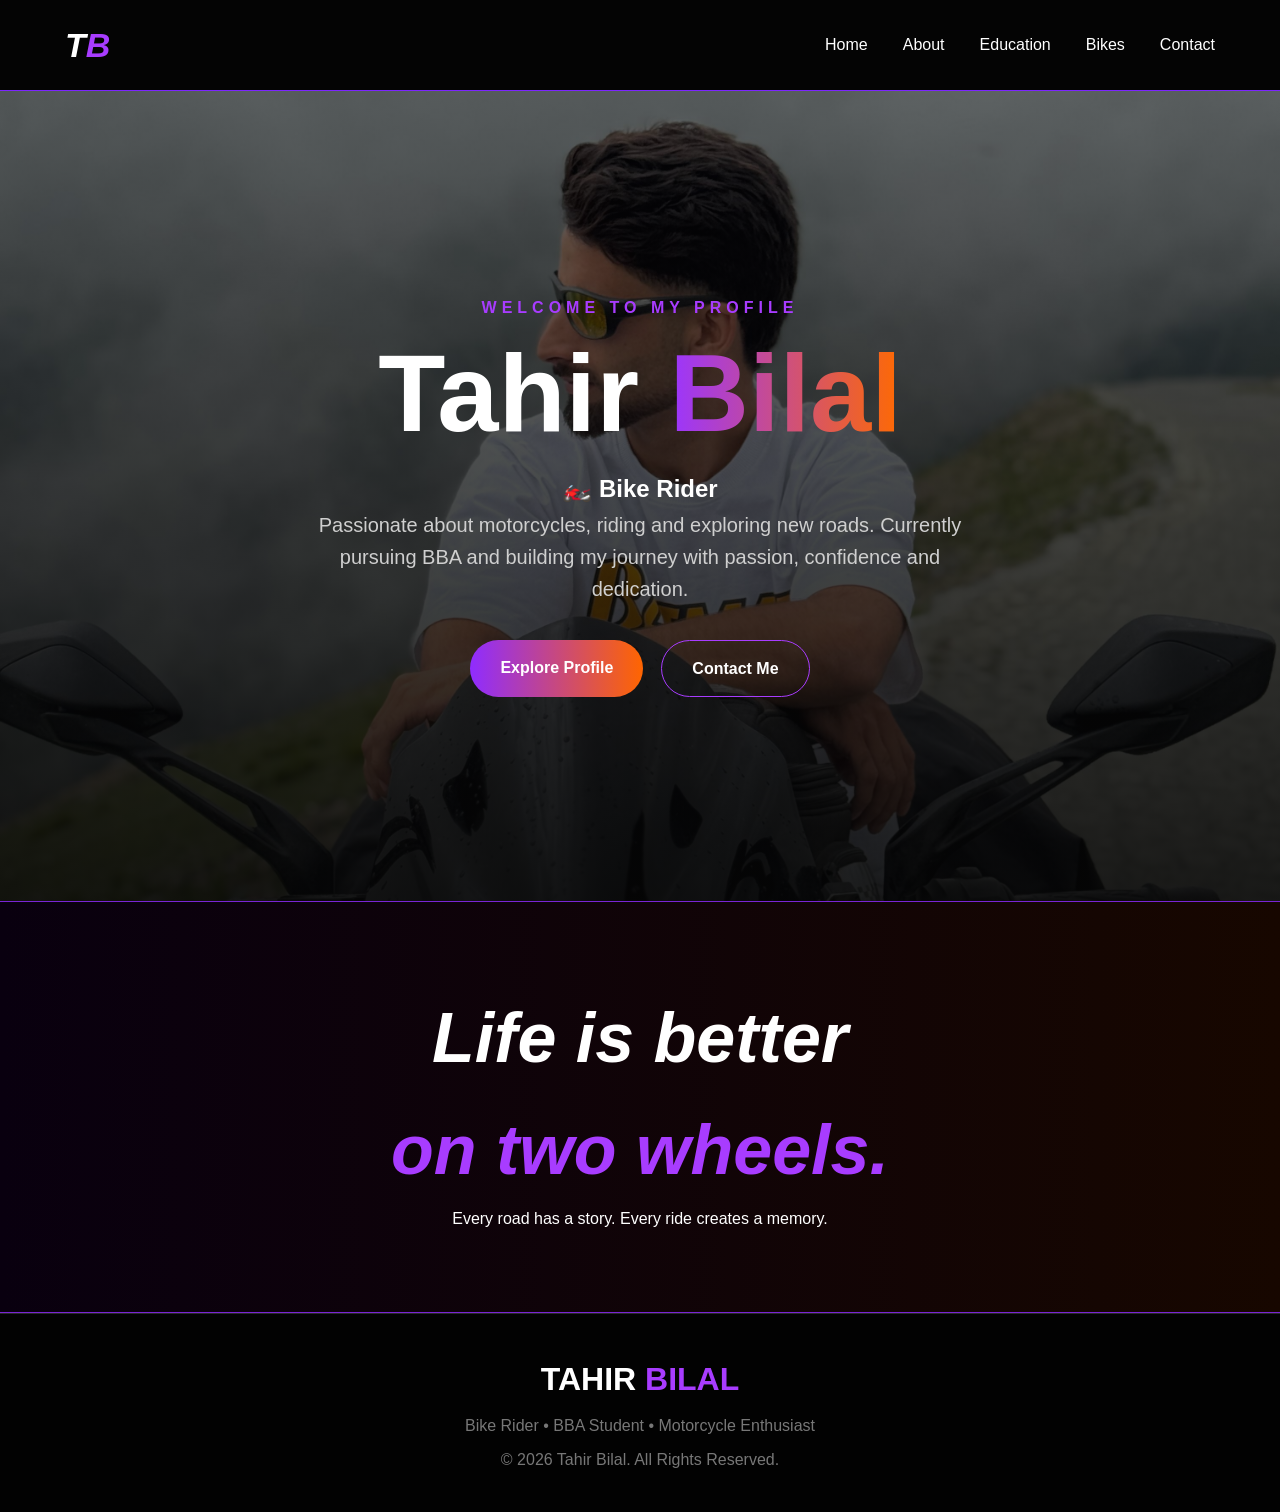
==== index.html @ 21054dc7 "Fix link in index.html for profile exploration" ====
<!DOCTYPE html>
<html lang="en">
<head>
    <meta charset="UTF-8">
    <meta name="viewport" content="width=device-width, initial-scale=1.0">
    <title>Tahir Bilal | Bike Rider</title>
    <link rel="stylesheet" href="style.css">
</head>

<body>

<nav class="navbar">
    <div class="nav-container">
        <a href="index.html" class="logo">T<span>B</span></a>

        <div class="nav-links">
<a href="/TAHIR-BILAL/">Home</a>
<a href="/TAHIR-BILAL/About.html">About</a>
<a href="education.html">Education</a>
<a href="Bikes.html">Bikes</a>
<a href="Contact.Html">Contact</a>
        </div>
    </div>
</nav>

<section class="hero">
    <div class="hero-content">

        <div class="small-title">WELCOME TO MY PROFILE</div>

        <h1>
            Tahir <span class="gradient-text">Bilal</span>
        </h1>

        <h2>🏍️ Bike Rider</h2>

        <p>
            Passionate about motorcycles, riding and exploring new roads.
            Currently pursuing BBA and building my journey with passion,
            confidence and dedication.
        </p>

        <div class="buttons">
            <a href="... " class="btn btn-primary">
                Explore Profile
            </a>

            <a href="contact.html" class="btn btn-outline">
                Contact Me
            </a>
        </div>

    </div>
</section>

<section class="quote">
    <h2>
        Life is better<br>
        <span>on two wheels.</span>
    </h2>

    <p>Every road has a story. Every ride creates a memory.</p>
</section>

<footer>
    <h2>TAHIR <span>BILAL</span></h2>
    <p>Bike Rider • BBA Student • Motorcycle Enthusiast</p>
    <p>© 2026 Tahir Bilal. All Rights Reserved.</p>
</footer>

</body>
</html>
---- style.css ----
* {
    margin: 0;
    padding: 0;
    box-sizing: border-box;
}

html {
    scroll-behavior: smooth;
}

body {
    font-family: Arial, Helvetica, sans-serif;
    background: #050505;
    color: white;
    line-height: 1.6;
}

a {
    color: inherit;
    text-decoration: none;
}

/* NAVBAR */
.navbar {
    position: sticky;
    top: 0;
    z-index: 1000;
    background: rgba(5, 5, 5, 0.94);
    backdrop-filter: blur(12px);
    border-bottom: 1px solid #7d25ff;
}

.nav-container {
    max-width: 1200px;
    margin: auto;
    padding: 18px 25px;
    display: flex;
    justify-content: space-between;
    align-items: center;
}

.logo {
    font-size: 34px;
    font-weight: 900;
    font-style: italic;
    color: white;
}

.logo span {
    color: #a83cff;
}

.nav-links {
    display: flex;
    gap: 35px;
}

.nav-links a {
    font-size: 16px;
    transition: 0.3s;
}

.nav-links a:hover,
.nav-links .active {
    color: #a83cff;
}

/* HERO */
.hero {
    min-height: 90vh;
    display: flex;
    align-items: center;
    justify-content: center;
    text-align: center;
    padding: 80px 20px;
    background:
        linear-gradient(rgba(5,5,5,.55), rgba(5,5,5,.9)),
        url("IMG-20260816-WA0006.jpg") center/cover;
}

.hero-content {
    max-width: 850px;
    animation: fadeUp 1s ease;
}

.small-title {
    color: #a83cff;
    letter-spacing: 5px;
    font-weight: bold;
    margin-bottom: 20px;
}

.hero h1 {
    font-size: clamp(55px, 9vw, 110px);
    line-height: .95;
    margin-bottom: 25px;
}

.gradient-text {
    background: linear-gradient(90deg, #9b35ff, #ff6a00);
    -webkit-background-clip: text;
    color: transparent;
}

.hero p {
    color: #cfcfcf;
    font-size: 20px;
    max-width: 700px;
    margin: auto;
}

.buttons {
    margin-top: 35px;
    display: flex;
    justify-content: center;
    gap: 18px;
    flex-wrap: wrap;
}

.btn {
    padding: 15px 30px;
    border-radius: 30px;
    font-weight: bold;
    display: inline-block;
    transition: .3s;
}

.btn-primary {
    background: linear-gradient(90deg, #8f2cff, #ff6500);
}

.btn-outline {
    border: 1px solid #a83cff;
}

.btn:hover {
    transform: translateY(-5px);
    box-shadow: 0 10px 30px rgba(168,60,255,.35);
}

/* GENERAL */
.container {
    max-width: 1100px;
    margin: auto;
    padding: 80px 25px;
}

.page-title {
    text-align: center;
    margin-bottom: 50px;
}

.page-title span {
    color: #a83cff;
}

.page-title h1 {
    font-size: clamp(45px, 7vw, 75px);
    margin-bottom: 15px;
}

.page-title p {
    color: #aaa;
}

/* CARDS */
.card {
    background: linear-gradient(145deg, #111, #080808);
    border: 1px solid #6720a8;
    border-radius: 22px;
    padding: 35px;
    margin-bottom: 30px;
    transition: .4s;
}

.card:hover {
    transform: translateY(-8px);
    border-color: #ff6500;
    box-shadow: 0 15px 45px rgba(128, 35, 255, .2);
}

.card h2 {
    color: #a83cff;
    margin-bottom: 15px;
}

.card p {
    color: #bbb;
}

/* BIKE */
.bike-card {
    min-height: 450px;
    border-radius: 25px;
    overflow: hidden;
    margin-bottom: 35px;
    position: relative;
    background-size: cover;
    background-position: center;
    display: flex;
    align-items: flex-end;
}

.bike-one {
    background-image:
        linear-gradient(90deg, rgba(0,0,0,.95), rgba(0,0,0,.2)),
        url("IMG-20260816-WA0006.jpg");
}

.bike-content {
    padding: 45px;
    max-width: 600px;
}

.number {
    display: inline-block;
    padding: 8px 18px;
    border-radius: 12px;
    background: #7924d5;
    font-weight: bold;
    margin-bottom: 20px;
}

.orange {
    background: #ff6500;
}

.bike-content h2 {
    font-size: clamp(40px, 6vw, 70px);
    line-height: 1;
    margin-bottom: 20px;
}

.bike-content p {
    color: #ddd;
    font-size: 18px;
}

/* QUOTE */
.quote {
    padding: 80px 25px;
    text-align: center;
    background: linear-gradient(90deg, #09000f, #170700);
    border-top: 1px solid #7924d5;
    border-bottom: 1px solid #7924d5;
}

.quote h2 {
    font-size: clamp(35px, 6vw, 70px);
    font-style: italic;
}

.quote span {
    color: #a83cff;
}

/* CONTACT */
.contact-box {
    max-width: 700px;
    margin: auto;
    text-align: center;
}

.contact-item {
    padding: 20px;
    margin: 15px 0;
    border: 1px solid #542080;
    border-radius: 15px;
    background: #0d0d0d;
}

.instagram {
    color: #ff4fa3;
    font-size: 20px;
    font-weight: bold;
}

/* FOOTER */
footer {
    background: #020202;
    border-top: 1px solid #292929;
    padding: 40px 20px;
    text-align: center;
}

footer h2 {
    font-size: 32px;
}

footer h2 span {
    color: #a83cff;
}

footer p {
    color: #777;
    margin-top: 8px;
}

/* ANIMATION */
@keyframes fadeUp {
    from {
        opacity: 0;
        transform: translateY(30px);
    }

    to {
        opacity: 1;
        transform: translateY(0);
    }
}

/* MOBILE */
@media (max-width: 700px) {

    .nav-container {
        flex-direction: column;
        gap: 15px;
    }

    .nav-links {
        gap: 15px;
        flex-wrap: wrap;
        justify-content: center;
    }

    .nav-links a {
        font-size: 13px;
    }

    .hero {
        min-height: 85vh;
    }

    .hero p {
        font-size: 16px;
    }

    .container {
        padding: 55px 18px;
    }

    .card {
        padding: 25px;
    }

    .bike-card {
        min-height: 500px;
    }

    .bike-content {
        padding: 25px;
    }
  }
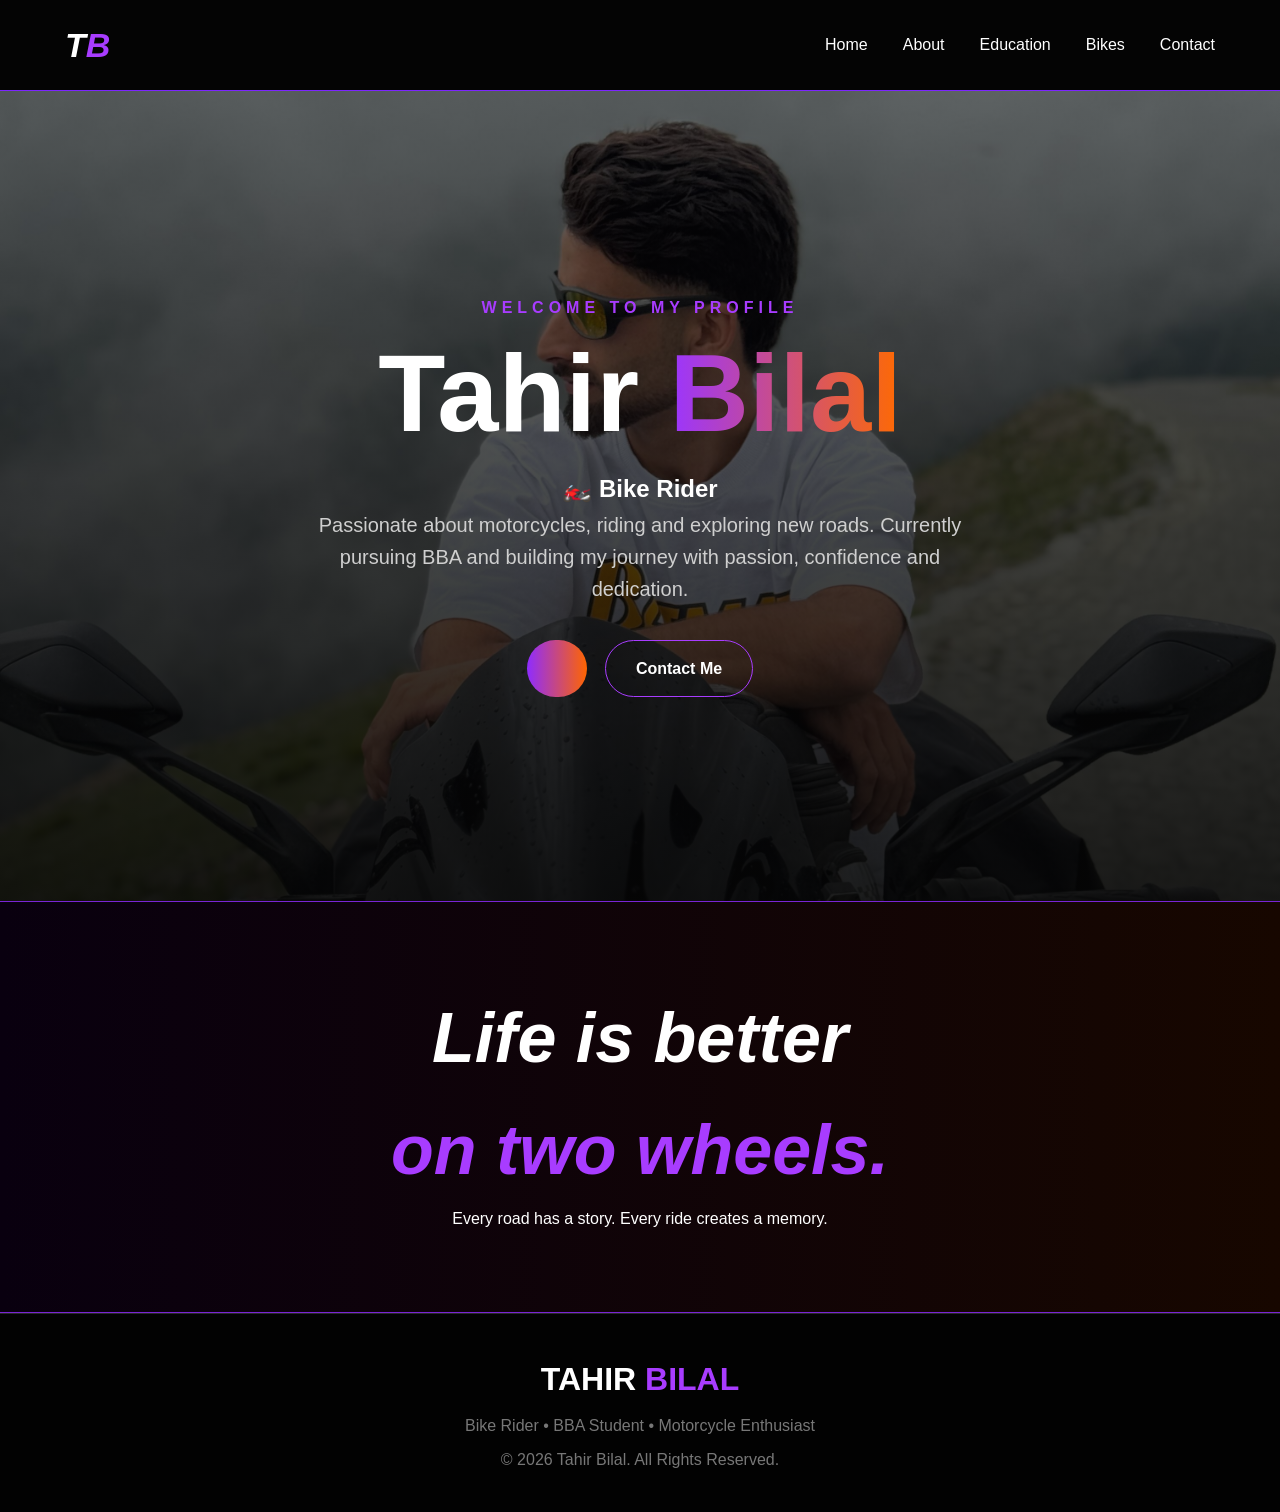
==== commit 89afab00: "Update link to About.html in index.html" ====
--- a/index.html
+++ b/index.html
@@ -41,10 +41,8 @@
         </p>
 
         <div class="buttons">
-            <a href="... " class="btn btn-primary">
-                Explore Profile
+            <a href="About.html" class="btn btn-primary">
             </a>
-
             <a href="contact.html" class="btn btn-outline">
                 Contact Me
             </a>
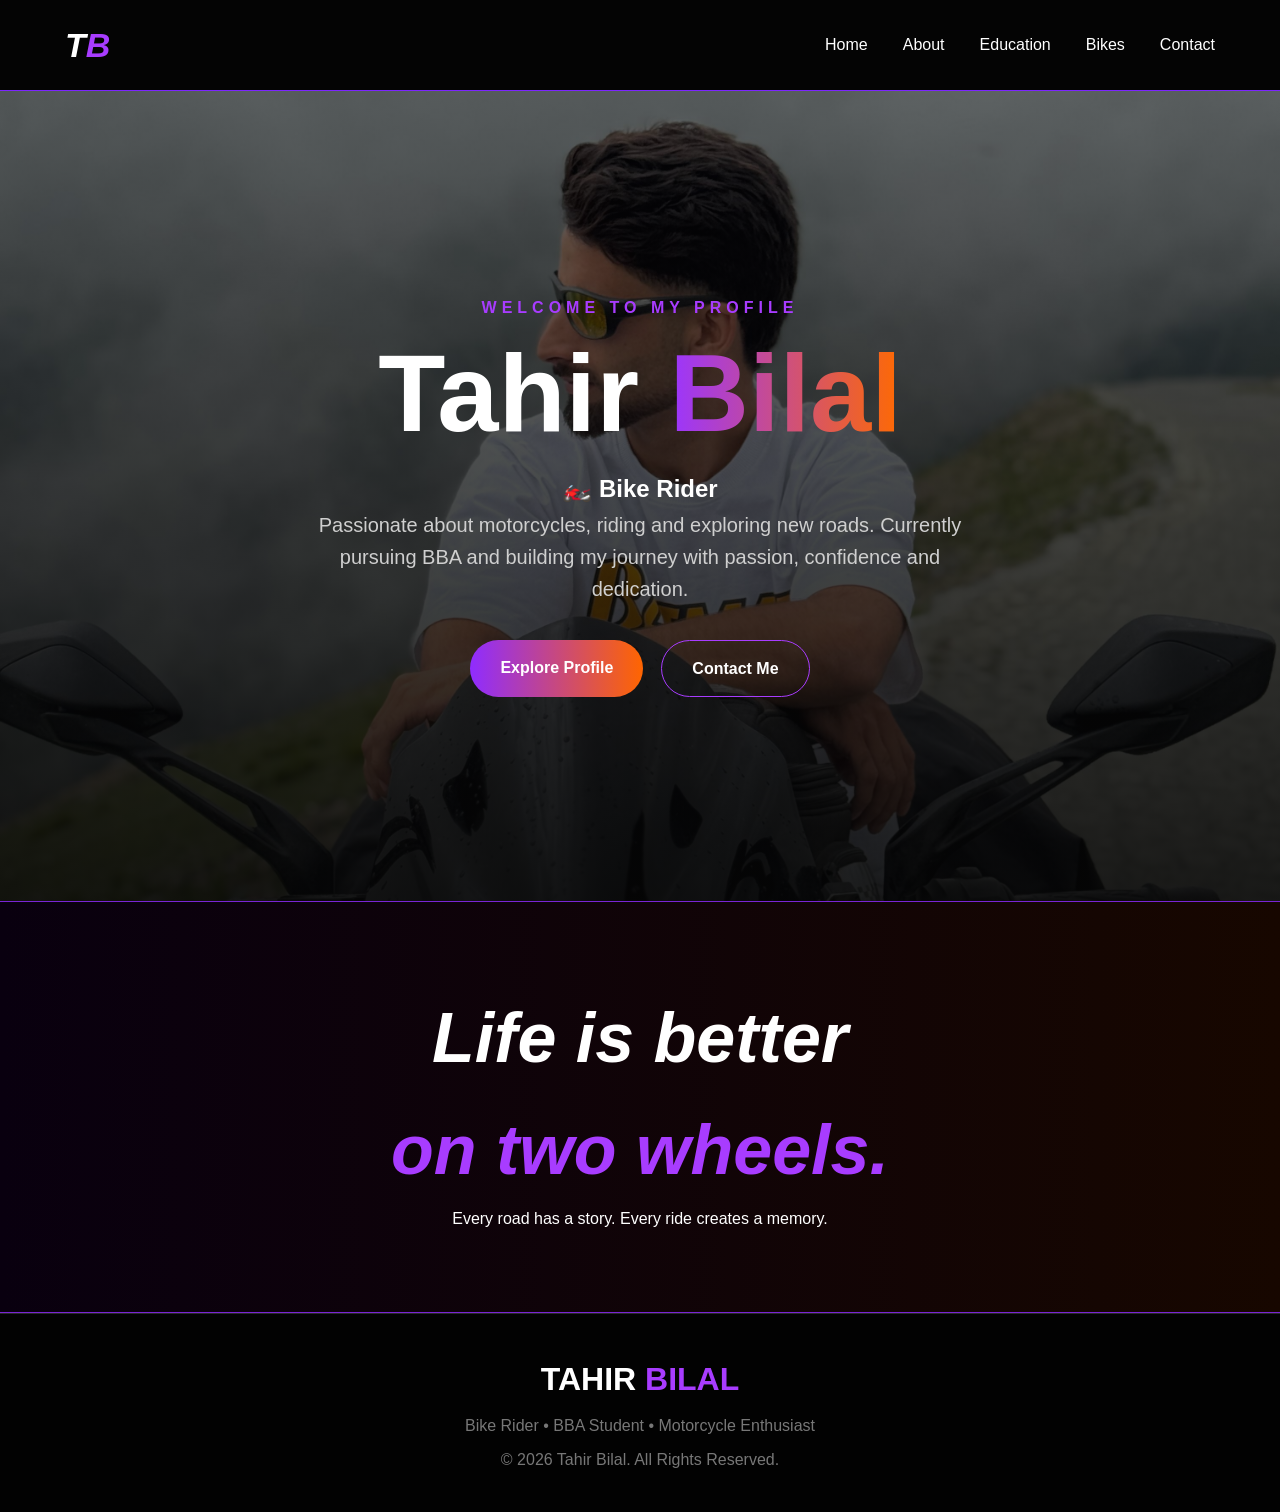
==== commit 78e4f5f2: "Add 'Explore Profile' button to index.html" ====
--- a/index.html
+++ b/index.html
@@ -42,7 +42,9 @@
 
         <div class="buttons">
             <a href="About.html" class="btn btn-primary">
+    Explore Profile
             </a>
+            
             <a href="contact.html" class="btn btn-outline">
                 Contact Me
             </a>
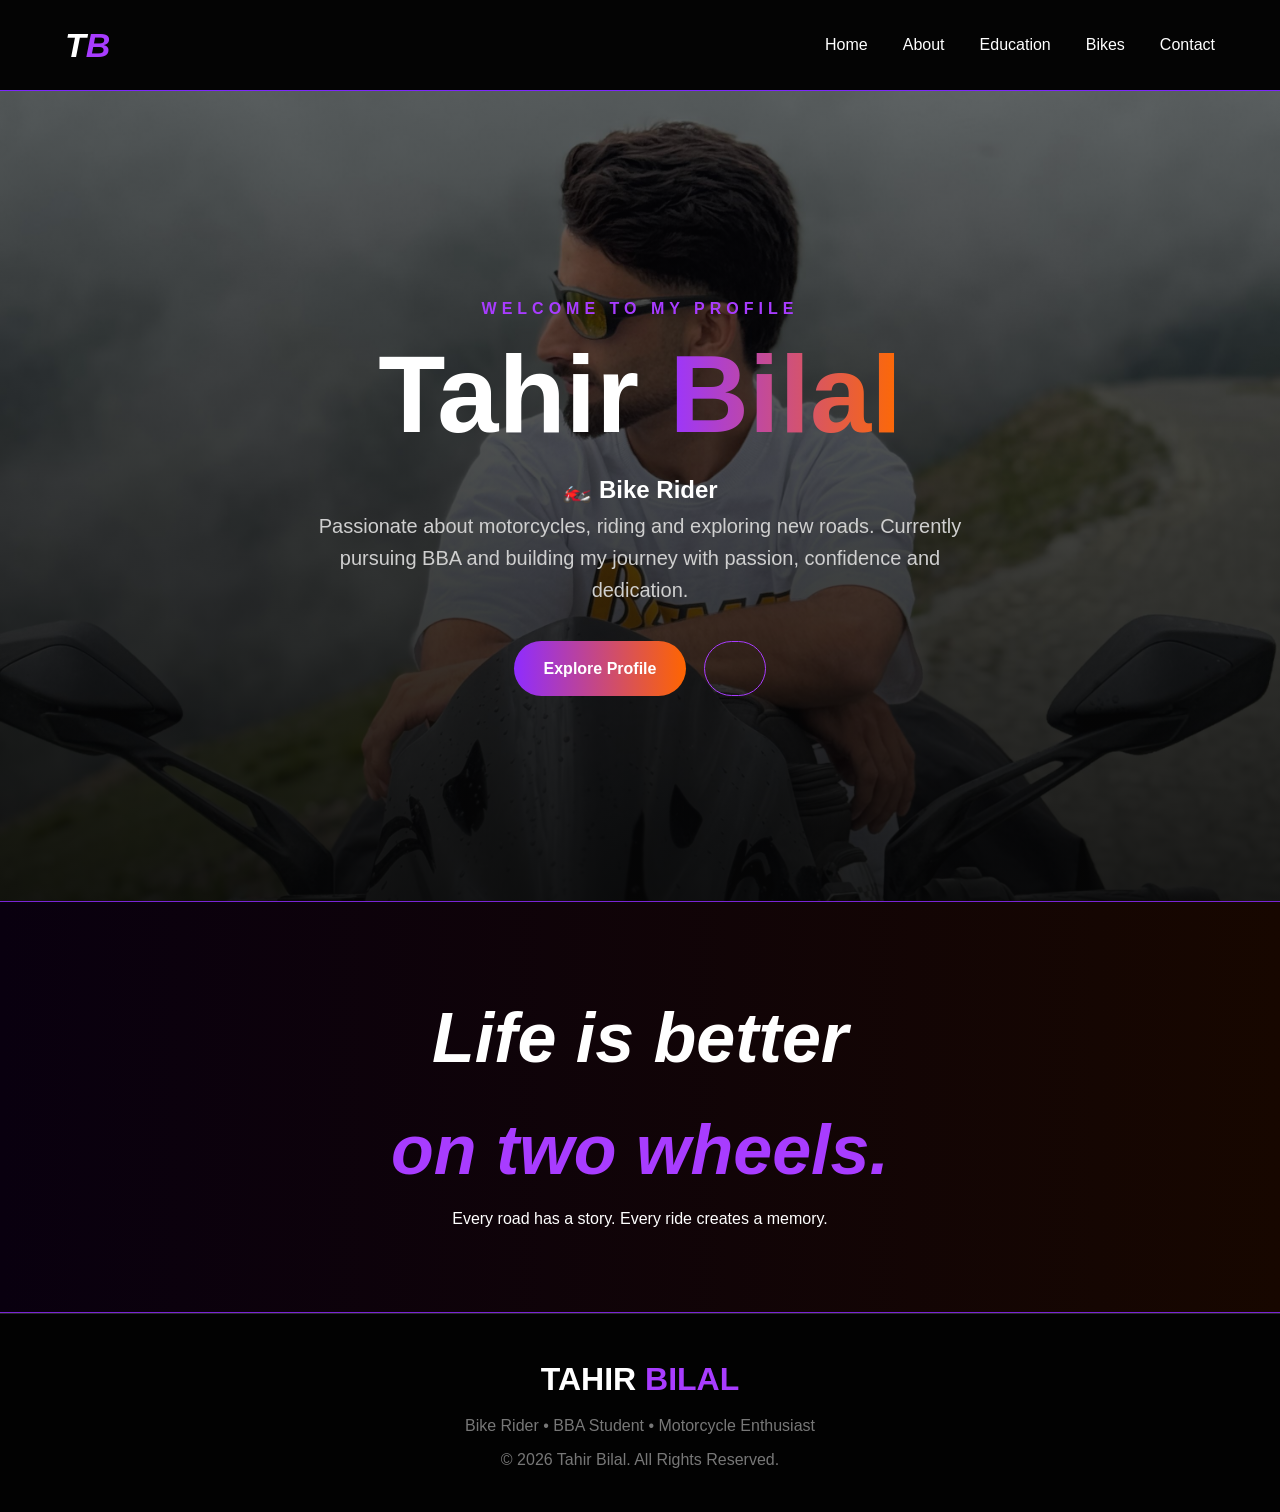
==== commit 50c41b24: "Remove 'Contact Me' text from Contact link Removed 'Contact Me' text from the Contact link." ====
--- a/index.html
+++ b/index.html
@@ -39,16 +39,14 @@
             Currently pursuing BBA and building my journey with passion,
             confidence and dedication.
         </p>
-
-        <div class="buttons">
-            <a href="About.html" class="btn btn-primary">
-    Explore Profile
-            </a>
-            
-            <a href="contact.html" class="btn btn-outline">
-                Contact Me
-            </a>
-        </div>
+<div class="buttons">
+    <a href="About.html" class="btn btn-primary">
+        Explore Profile
+    </a>
+     <a href="Contact.Html" class="btn btn-outline">
+     </a>
+    
+</div>
 
     </div>
 </section>
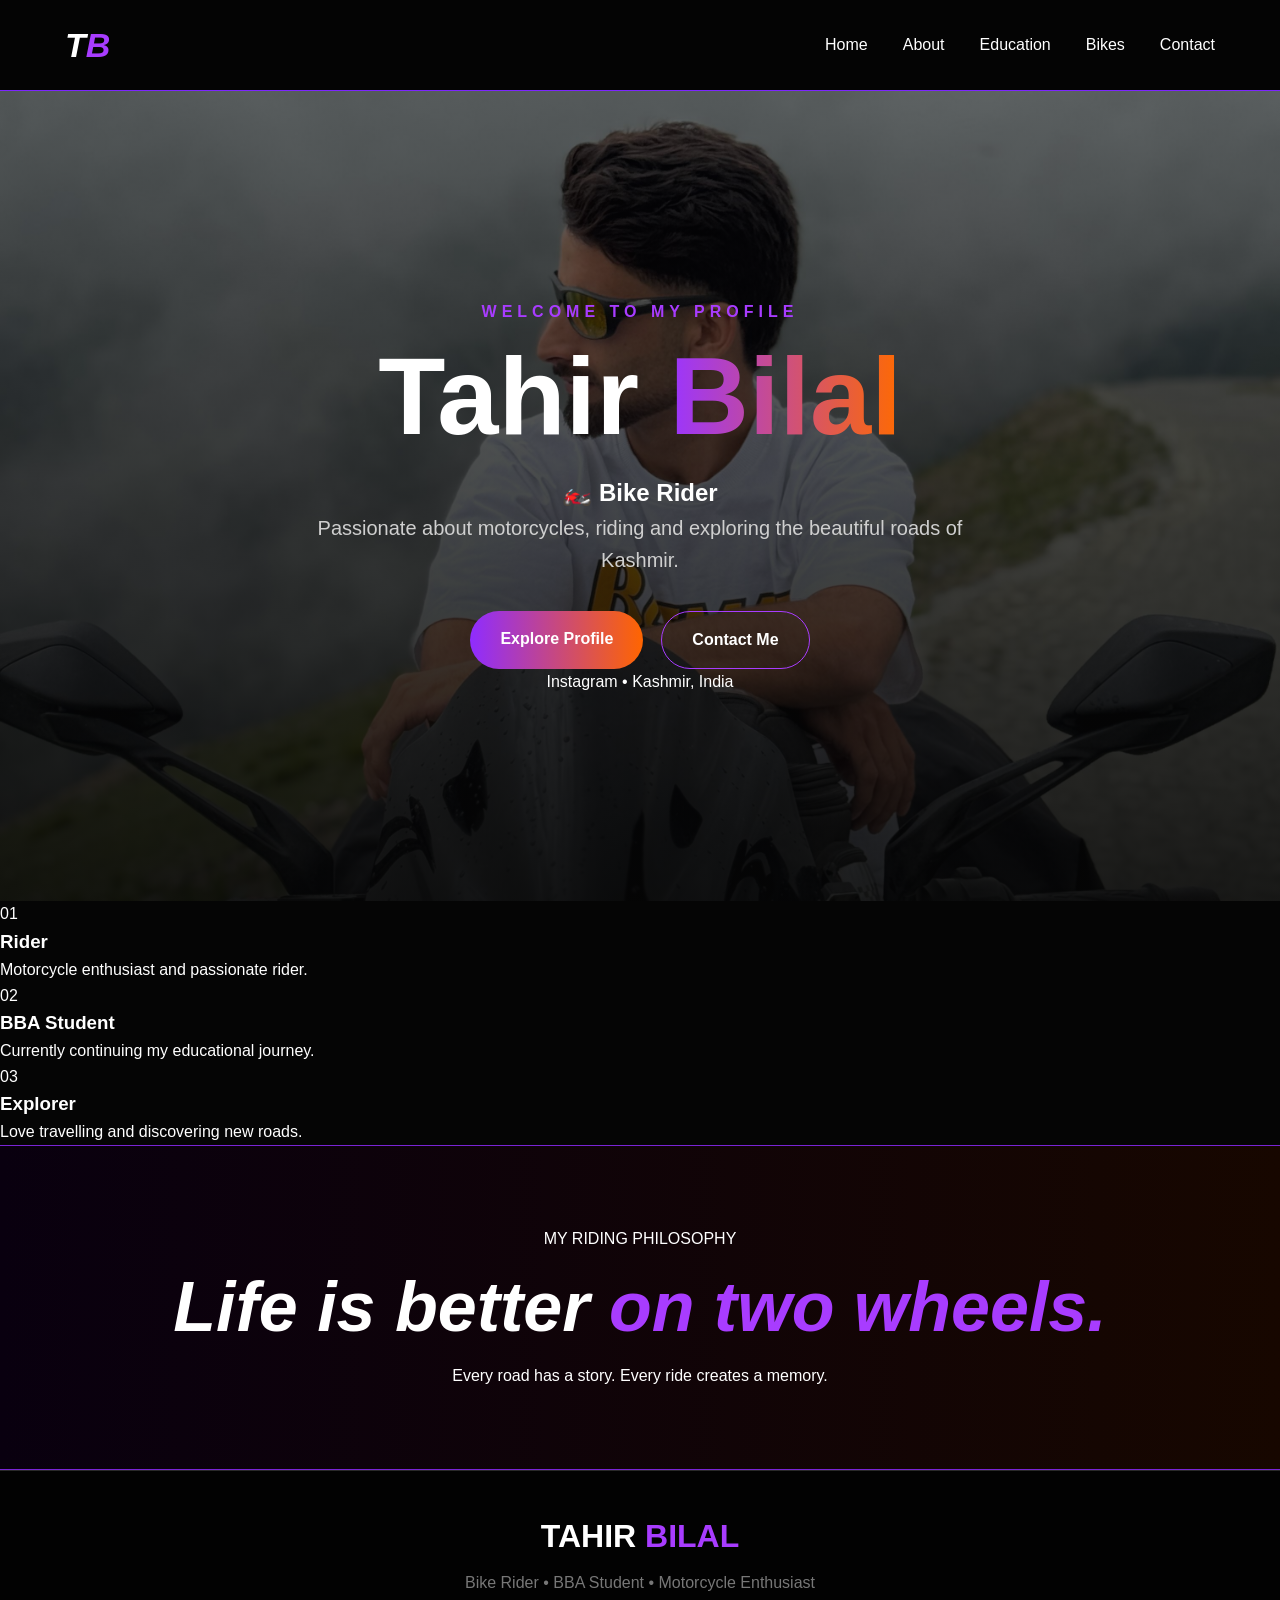
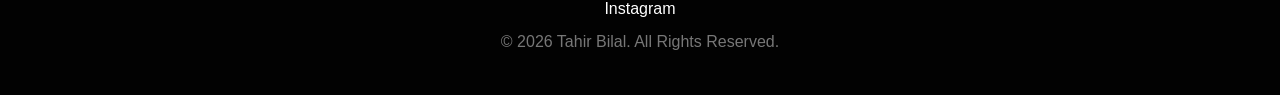
==== commit c63f189a: "Refactor index.html for better readability Refactor HTML structure and improve content formatting." ====
--- a/index.html
+++ b/index.html
@@ -3,68 +3,202 @@
 <head>
     <meta charset="UTF-8">
     <meta name="viewport" content="width=device-width, initial-scale=1.0">
+
     <title>Tahir Bilal | Bike Rider</title>
+
     <link rel="stylesheet" href="style.css">
+
+    <link rel="preconnect" href="https://fonts.googleapis.com">
+    <link href="https://fonts.googleapis.com/css2?family=Inter:wght@400;600;700;800&family=Space+Grotesk:wght@500;600;700&display=swap" rel="stylesheet">
 </head>
 
 <body>
 
 <nav class="navbar">
     <div class="nav-container">
-        <a href="index.html" class="logo">T<span>B</span></a>
+
+        <a href="index.html" class="logo">
+            T<span>B</span>
+        </a>
 
         <div class="nav-links">
-<a href="/TAHIR-BILAL/">Home</a>
-<a href="/TAHIR-BILAL/About.html">About</a>
-<a href="education.html">Education</a>
-<a href="Bikes.html">Bikes</a>
-<a href="Contact.Html">Contact</a>
-        </div>
+            <a href="index.html">Home</a>
+            <a href="About.html">About</a>
+            <a href="education.html">Education</a>
+            <a href="Bikes.html">Bikes</a>
+            <a href="Contact.Html">Contact</a>
+        </div>
+
     </div>
 </nav>
 
+
+<!-- HOME HERO -->
+
 <section class="hero">
+
     <div class="hero-content">
 
-        <div class="small-title">WELCOME TO MY PROFILE</div>
+        <div class="small-title">
+            WELCOME TO MY PROFILE
+        </div>
 
         <h1>
-            Tahir <span class="gradient-text">Bilal</span>
+            Tahir
+            <span class="gradient-text">Bilal</span>
         </h1>
 
-        <h2>🏍️ Bike Rider</h2>
-
-        <p>
-            Passionate about motorcycles, riding and exploring new roads.
-            Currently pursuing BBA and building my journey with passion,
-            confidence and dedication.
-        </p>
-<div class="buttons">
-    <a href="About.html" class="btn btn-primary">
-        Explore Profile
-    </a>
-     <a href="Contact.Html" class="btn btn-outline">
-     </a>
-    
-</div>
-
-    </div>
+        <h2>
+            🏍️ Bike Rider
+        </h2>
+
+        <p>
+            Passionate about motorcycles, riding and exploring
+            the beautiful roads of Kashmir.
+        </p>
+
+        <div class="buttons">
+
+            <a href="About.html" class="btn btn-primary">
+                Explore Profile
+            </a>
+
+            <a href="Contact.Html" class="btn btn-outline">
+                Contact Me
+            </a>
+
+        </div>
+
+        <div class="home-social">
+
+            <a
+                href="https://www.instagram.com/tahirbilal_03/"
+                target="_blank"
+                rel="noopener noreferrer">
+
+                Instagram
+            </a>
+
+            <span>•</span>
+
+            <span>
+                Kashmir, India
+            </span>
+
+        </div>
+
+    </div>
+
 </section>
 
+
+<!-- QUICK INFO -->
+
+<section class="quick-section">
+
+    <div class="quick-card">
+
+        <span class="quick-number">
+            01
+        </span>
+
+        <h3>
+            Rider
+        </h3>
+
+        <p>
+            Motorcycle enthusiast and passionate rider.
+        </p>
+
+    </div>
+
+
+    <div class="quick-card">
+
+        <span class="quick-number">
+            02
+        </span>
+
+        <h3>
+            BBA Student
+        </h3>
+
+        <p>
+            Currently continuing my educational journey.
+        </p>
+
+    </div>
+
+
+    <div class="quick-card">
+
+        <span class="quick-number">
+            03
+        </span>
+
+        <h3>
+            Explorer
+        </h3>
+
+        <p>
+            Love travelling and discovering new roads.
+        </p>
+
+    </div>
+
+</section>
+
+
+<!-- QUOTE -->
+
 <section class="quote">
+
+    <p class="quote-small">
+        MY RIDING PHILOSOPHY
+    </p>
+
     <h2>
-        Life is better<br>
+        Life is better
         <span>on two wheels.</span>
     </h2>
 
-    <p>Every road has a story. Every ride creates a memory.</p>
+    <p>
+        Every road has a story.
+        Every ride creates a memory.
+    </p>
+
 </section>
 
+
+<!-- FOOTER -->
+
 <footer>
-    <h2>TAHIR <span>BILAL</span></h2>
-    <p>Bike Rider • BBA Student • Motorcycle Enthusiast</p>
-    <p>© 2026 Tahir Bilal. All Rights Reserved.</p>
+
+    <h2>
+        TAHIR <span>BILAL</span>
+    </h2>
+
+    <p>
+        Bike Rider • BBA Student • Motorcycle Enthusiast
+    </p>
+
+    <div class="footer-social">
+
+        <a
+            href="https://www.instagram.com/tahirbilal_03/"
+            target="_blank"
+            rel="noopener noreferrer">
+
+            Instagram
+        </a>
+
+    </div>
+
+    <p>
+        © 2026 Tahir Bilal. All Rights Reserved.
+    </p>
+
 </footer>
 
 </body>
-</html>
+                </html>
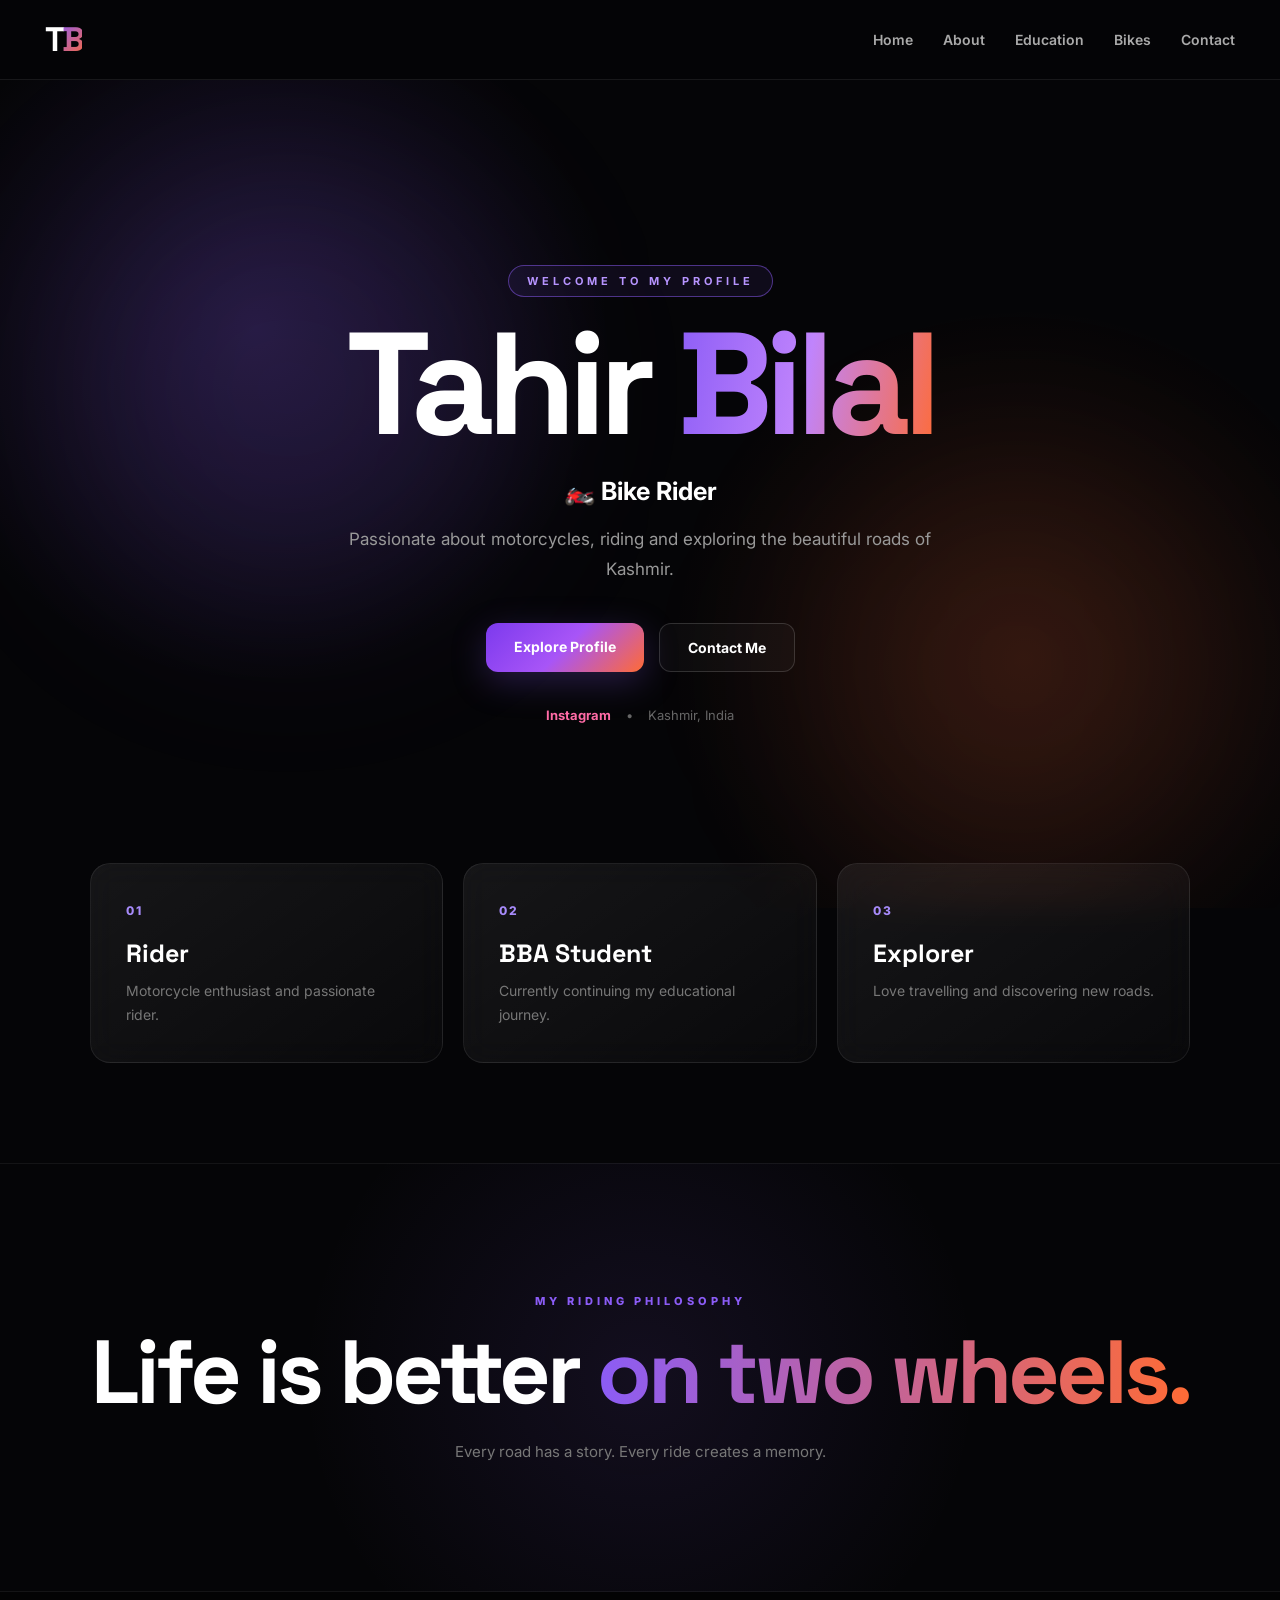
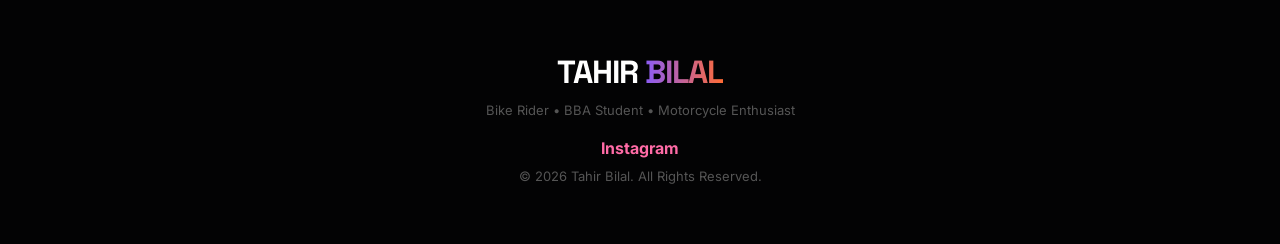
==== commit a9f94fbd: "Fix link case sensitivity in Contact link" ====
--- a/index.html
+++ b/index.html
@@ -64,7 +64,7 @@
             </a>
 
             <a href="Contact.Html" class="btn btn-outline">
-                Contact Me
+    Contact Me
             </a>
 
         </div>
--- a/style.css
+++ b/style.css
@@ -9,345 +9,1081 @@
 }
 
 body {
-    font-family: Arial, Helvetica, sans-serif;
-    background: #050505;
-    color: white;
-    line-height: 1.6;
+    font-family: "Inter", Arial, sans-serif;
+    background: #050507;
+    color: #ffffff;
+    overflow-x: hidden;
 }
 
 a {
+    text-decoration: none;
     color: inherit;
-    text-decoration: none;
-}
-
-/* NAVBAR */
+}
+
+
+/* =========================
+   NAVBAR
+========================= */
+
 .navbar {
     position: sticky;
     top: 0;
     z-index: 1000;
-    background: rgba(5, 5, 5, 0.94);
-    backdrop-filter: blur(12px);
-    border-bottom: 1px solid #7d25ff;
+
+    background: rgba(5, 5, 7, 0.82);
+    backdrop-filter: blur(18px);
+
+    border-bottom: 1px solid rgba(255,255,255,0.08);
 }
 
 .nav-container {
-    max-width: 1200px;
+    max-width: 1250px;
     margin: auto;
-    padding: 18px 25px;
+
+    padding: 18px 30px;
+
     display: flex;
+    align-items: center;
     justify-content: space-between;
-    align-items: center;
 }
 
 .logo {
+    font-family: "Space Grotesk", sans-serif;
+
     font-size: 34px;
-    font-weight: 900;
-    font-style: italic;
-    color: white;
+    font-weight: 800;
+
+    letter-spacing: -3px;
 }
 
 .logo span {
-    color: #a83cff;
+    background: linear-gradient(
+        135deg,
+        #8b5cf6,
+        #ff6b35
+    );
+
+    -webkit-background-clip: text;
+    color: transparent;
 }
 
 .nav-links {
     display: flex;
-    gap: 35px;
+    gap: 30px;
 }
 
 .nav-links a {
-    font-size: 16px;
+    color: #aaa;
+
+    font-size: 14px;
+    font-weight: 600;
+
     transition: 0.3s;
 }
 
-.nav-links a:hover,
-.nav-links .active {
-    color: #a83cff;
-}
-
-/* HERO */
+.nav-links a:hover {
+    color: #ffffff;
+}
+
+
+/* =========================
+   HOME HERO
+========================= */
+
 .hero {
-    min-height: 90vh;
+    min-height: 92vh;
+
+    position: relative;
+
     display: flex;
     align-items: center;
     justify-content: center;
+
     text-align: center;
-    padding: 80px 20px;
+
+    padding: 100px 25px;
+
+    overflow: hidden;
+
     background:
-        linear-gradient(rgba(5,5,5,.55), rgba(5,5,5,.9)),
-        url("IMG-20260816-WA0006.jpg") center/cover;
+        radial-gradient(
+            circle at 20% 30%,
+            rgba(139,92,246,0.18),
+            transparent 30%
+        ),
+        radial-gradient(
+            circle at 80% 70%,
+            rgba(255,107,53,0.12),
+            transparent 30%
+        ),
+        #050507;
+}
+
+.hero::before {
+    content: "";
+
+    position: absolute;
+
+    width: 450px;
+    height: 450px;
+
+    border-radius: 50%;
+
+    background: rgba(139,92,246,0.10);
+
+    filter: blur(90px);
+
+    top: 10%;
+    left: 5%;
+
+    animation: floatGlow 6s ease-in-out infinite;
+}
+
+.hero::after {
+    content: "";
+
+    position: absolute;
+
+    width: 400px;
+    height: 400px;
+
+    border-radius: 50%;
+
+    background: rgba(255,107,53,0.08);
+
+    filter: blur(90px);
+
+    right: 5%;
+    bottom: 5%;
+
+    animation: floatGlow 7s ease-in-out infinite reverse;
 }
 
 .hero-content {
-    max-width: 850px;
-    animation: fadeUp 1s ease;
+    position: relative;
+    z-index: 2;
+
+    max-width: 900px;
+
+    animation: heroEnter 1s ease;
 }
 
 .small-title {
-    color: #a83cff;
-    letter-spacing: 5px;
-    font-weight: bold;
-    margin-bottom: 20px;
+    display: inline-block;
+
+    padding: 8px 18px;
+
+    border: 1px solid rgba(139,92,246,0.5);
+
+    border-radius: 50px;
+
+    color: #b794ff;
+
+    font-size: 11px;
+    font-weight: 700;
+
+    letter-spacing: 4px;
+
+    background: rgba(139,92,246,0.08);
+
+    margin-bottom: 25px;
 }
 
 .hero h1 {
-    font-size: clamp(55px, 9vw, 110px);
-    line-height: .95;
-    margin-bottom: 25px;
+    font-family: "Space Grotesk", sans-serif;
+
+    font-size: clamp(70px, 12vw, 145px);
+
+    line-height: 0.85;
+
+    letter-spacing: -8px;
+
+    margin-bottom: 30px;
 }
 
 .gradient-text {
-    background: linear-gradient(90deg, #9b35ff, #ff6a00);
+    background: linear-gradient(
+        100deg,
+        #8b5cf6,
+        #c084fc,
+        #ff6b35
+    );
+
     -webkit-background-clip: text;
     color: transparent;
 }
 
+.hero h2 {
+    font-size: 25px;
+
+    margin-bottom: 18px;
+}
+
 .hero p {
-    color: #cfcfcf;
-    font-size: 20px;
-    max-width: 700px;
+    max-width: 650px;
+
     margin: auto;
-}
+
+    color: #999;
+
+    font-size: 17px;
+
+    line-height: 1.8;
+}
+
+
+/* =========================
+   BUTTONS
+========================= */
 
 .buttons {
-    margin-top: 35px;
+    margin-top: 38px;
+
     display: flex;
+
     justify-content: center;
-    gap: 18px;
+
+    gap: 15px;
+
     flex-wrap: wrap;
 }
 
 .btn {
-    padding: 15px 30px;
-    border-radius: 30px;
-    font-weight: bold;
+    padding: 15px 28px;
+
+    border-radius: 12px;
+
+    font-size: 14px;
+
+    font-weight: 700;
+
+    transition: 0.35s;
+
     display: inline-block;
-    transition: .3s;
 }
 
 .btn-primary {
-    background: linear-gradient(90deg, #8f2cff, #ff6500);
+    background: linear-gradient(
+        135deg,
+        #7c3aed,
+        #a855f7,
+        #ff6b35
+    );
+
+    color: white;
+
+    box-shadow:
+        0 10px 35px rgba(139,92,246,0.25);
 }
 
 .btn-outline {
-    border: 1px solid #a83cff;
+    border: 1px solid rgba(255,255,255,0.15);
+
+    background: rgba(255,255,255,0.03);
+
+    color: white;
 }
 
 .btn:hover {
     transform: translateY(-5px);
-    box-shadow: 0 10px 30px rgba(168,60,255,.35);
-}
-
-/* GENERAL */
-.container {
-    max-width: 1100px;
+
+    box-shadow:
+        0 15px 40px rgba(139,92,246,0.30);
+}
+
+
+/* =========================
+   HOME SOCIAL
+========================= */
+
+.home-social {
+    margin-top: 35px;
+
+    display: flex;
+
+    justify-content: center;
+
+    align-items: center;
+
+    gap: 15px;
+
+    color: #666;
+
+    font-size: 13px;
+}
+
+.home-social a {
+    color: #ff6ba6;
+
+    font-weight: 700;
+}
+
+
+/* =========================
+   QUICK CARDS
+========================= */
+
+.quick-section {
+    max-width: 1150px;
+
+    margin: -45px auto 0;
+
+    padding: 0 25px 100px;
+
+    position: relative;
+
+    z-index: 5;
+
+    display: grid;
+
+    grid-template-columns: repeat(3, 1fr);
+
+    gap: 20px;
+}
+
+.quick-card {
+    padding: 35px;
+
+    border-radius: 20px;
+
+    background:
+        linear-gradient(
+            145deg,
+            rgba(255,255,255,0.07),
+            rgba(255,255,255,0.02)
+        );
+
+    border: 1px solid rgba(255,255,255,0.08);
+
+    backdrop-filter: blur(15px);
+
+    transition: 0.4s;
+}
+
+.quick-card:hover {
+    transform: translateY(-10px);
+
+    border-color: rgba(139,92,246,0.5);
+
+    box-shadow:
+        0 20px 60px rgba(0,0,0,0.4);
+}
+
+.quick-number {
+    color: #a78bfa;
+
+    font-size: 12px;
+
+    font-weight: 800;
+
+    letter-spacing: 2px;
+}
+
+.quick-card h3 {
+    font-size: 25px;
+
+    margin: 18px 0 10px;
+
+    font-family: "Space Grotesk", sans-serif;
+}
+
+.quick-card p {
+    color: #777;
+
+    font-size: 14px;
+
+    line-height: 1.7;
+}
+
+
+/* =========================
+   QUOTE
+========================= */
+
+.quote {
+    padding: 130px 25px;
+
+    text-align: center;
+
+    border-top: 1px solid rgba(255,255,255,0.06);
+
+    border-bottom: 1px solid rgba(255,255,255,0.06);
+
+    background:
+        radial-gradient(
+            circle at center,
+            rgba(139,92,246,0.10),
+            transparent 50%
+        );
+}
+
+.quote-small {
+    color: #8b5cf6;
+
+    font-size: 11px;
+
+    letter-spacing: 4px;
+
+    font-weight: 800;
+
+    margin-bottom: 20px;
+}
+
+.quote h2 {
+    font-family: "Space Grotesk", sans-serif;
+
+    font-size: clamp(45px, 7vw, 90px);
+
+    line-height: 1;
+
+    letter-spacing: -4px;
+
+    margin-bottom: 25px;
+}
+
+.quote h2 span {
+    background: linear-gradient(
+        90deg,
+        #8b5cf6,
+        #ff6b35
+    );
+
+    -webkit-background-clip: text;
+
+    color: transparent;
+}
+
+.quote > p:last-child {
+    color: #777;
+
+    font-size: 15px;
+}
+
+
+/* =========================
+   ABOUT PAGE
+========================= */
+
+.about-page {
+    max-width: 1150px;
+
     margin: auto;
-    padding: 80px 25px;
-}
-
-.page-title {
+
+    padding: 70px 25px 100px;
+}
+
+
+/* ABOUT HERO */
+
+.about-hero {
     text-align: center;
-    margin-bottom: 50px;
-}
-
-.page-title span {
-    color: #a83cff;
-}
-
-.page-title h1 {
-    font-size: clamp(45px, 7vw, 75px);
-    margin-bottom: 15px;
-}
-
-.page-title p {
-    color: #aaa;
-}
-
-/* CARDS */
-.card {
-    background: linear-gradient(145deg, #111, #080808);
-    border: 1px solid #6720a8;
+
+    padding: 70px 20px 100px;
+}
+
+.about-badge {
+    display: inline-block;
+
+    padding: 10px 20px;
+
+    border: 1px solid rgba(167,139,250,0.4);
+
+    border-radius: 50px;
+
+    background: rgba(139,92,246,0.08);
+
+    color: #b9a1ff;
+
+    font-size: 11px;
+
+    font-weight: 800;
+
+    letter-spacing: 3px;
+
+    margin-bottom: 30px;
+}
+
+.about-hero h1 {
+    font-family: "Space Grotesk", sans-serif;
+
+    font-size: clamp(55px, 9vw, 105px);
+
+    line-height: 0.95;
+
+    letter-spacing: -5px;
+
+    margin-bottom: 25px;
+}
+
+.about-hero h1 span {
+    background: linear-gradient(
+        100deg,
+        #8b5cf6,
+        #c084fc,
+        #ff6b35
+    );
+
+    -webkit-background-clip: text;
+
+    color: transparent;
+}
+
+.about-hero p {
+    color: #777;
+
+    font-size: 17px;
+}
+
+
+/* PROFILE */
+
+.profile-card {
+    display: flex;
+
+    align-items: center;
+
+    gap: 40px;
+
+    padding: 45px;
+
+    border-radius: 28px;
+
+    background:
+        linear-gradient(
+            145deg,
+            rgba(255,255,255,0.08),
+            rgba(255,255,255,0.02)
+        );
+
+    border: 1px solid rgba(255,255,255,0.09);
+
+    box-shadow:
+        0 25px 80px rgba(0,0,0,0.35);
+
+    margin-bottom: 25px;
+}
+
+.profile-icon {
+    min-width: 150px;
+
+    height: 150px;
+
+    display: flex;
+
+    align-items: center;
+
+    justify-content: center;
+
+    border-radius: 35px;
+
+    font-family: "Space Grotesk", sans-serif;
+
+    font-size: 45px;
+
+    font-weight: 800;
+
+    background:
+        linear-gradient(
+            135deg,
+            #7c3aed,
+            #ff6b35
+        );
+
+    box-shadow:
+        0 20px 60px rgba(139,92,246,0.25);
+}
+
+.profile-content h2 {
+    font-family: "Space Grotesk", sans-serif;
+
+    font-size: 42px;
+
+    margin: 12px 0 15px;
+}
+
+.profile-content p {
+    color: #888;
+
+    line-height: 1.8;
+
+    max-width: 700px;
+
+    margin-top: 10px;
+}
+
+
+/* ABOUT LABEL */
+
+.section-label {
+    color: #a78bfa;
+
+    font-size: 11px;
+
+    font-weight: 800;
+
+    letter-spacing: 3px;
+}
+
+
+/* RIDER STATS */
+
+.rider-stats {
+    display: grid;
+
+    grid-template-columns: repeat(3, 1fr);
+
+    gap: 18px;
+
+    margin: 25px 0;
+}
+
+.stat-box {
+    padding: 30px;
+
     border-radius: 22px;
-    padding: 35px;
-    margin-bottom: 30px;
-    transition: .4s;
-}
-
-.card:hover {
+
+    background: rgba(255,255,255,0.035);
+
+    border: 1px solid rgba(255,255,255,0.07);
+
+    transition: 0.35s;
+}
+
+.stat-box:hover {
     transform: translateY(-8px);
-    border-color: #ff6500;
-    box-shadow: 0 15px 45px rgba(128, 35, 255, .2);
-}
-
-.card h2 {
-    color: #a83cff;
-    margin-bottom: 15px;
-}
-
-.card p {
-    color: #bbb;
-}
-
-/* BIKE */
-.bike-card {
-    min-height: 450px;
+
+    border-color: rgba(139,92,246,0.45);
+
+    background: rgba(139,92,246,0.06);
+}
+
+.stat-box strong {
+    color: #a78bfa;
+
+    font-size: 13px;
+
+    letter-spacing: 2px;
+}
+
+.stat-box h3 {
+    font-family: "Space Grotesk", sans-serif;
+
+    font-size: 25px;
+
+    margin: 15px 0 7px;
+}
+
+.stat-box p {
+    color: #666;
+
+    font-size: 13px;
+}
+
+
+/* ABOUT BOXES */
+
+.about-box {
+    padding: 45px;
+
+    margin-top: 20px;
+
     border-radius: 25px;
+
+    background:
+        linear-gradient(
+            145deg,
+            rgba(255,255,255,0.055),
+            rgba(255,255,255,0.015)
+        );
+
+    border: 1px solid rgba(255,255,255,0.07);
+
+    transition: 0.4s;
+}
+
+.about-box:hover {
+    transform: translateY(-5px);
+
+    border-color: rgba(139,92,246,0.3);
+}
+
+.about-box h2 {
+    font-family: "Space Grotesk", sans-serif;
+
+    font-size: clamp(30px, 5vw, 52px);
+
+    letter-spacing: -2px;
+
+    margin: 15px 0;
+}
+
+.about-box h2 span {
+    background: linear-gradient(
+        90deg,
+        #8b5cf6,
+        #ff6b35
+    );
+
+    -webkit-background-clip: text;
+
+    color: transparent;
+}
+
+.about-box p {
+    max-width: 800px;
+
+    color: #777;
+
+    line-height: 1.9;
+
+    font-size: 15px;
+}
+
+
+/* DREAM */
+
+.dream-box {
+    margin-top: 20px;
+
+    padding: 50px;
+
+    border-radius: 28px;
+
+    display: flex;
+
+    justify-content: space-between;
+
+    align-items: center;
+
     overflow: hidden;
-    margin-bottom: 35px;
-    position: relative;
-    background-size: cover;
-    background-position: center;
-    display: flex;
-    align-items: flex-end;
-}
-
-.bike-one {
-    background-image:
-        linear-gradient(90deg, rgba(0,0,0,.95), rgba(0,0,0,.2)),
-        url("IMG-20260816-WA0006.jpg");
-}
-
-.bike-content {
-    padding: 45px;
-    max-width: 600px;
-}
-
-.number {
+
+    background:
+        radial-gradient(
+            circle at 80% 50%,
+            rgba(139,92,246,0.2),
+            transparent 40%
+        ),
+        rgba(255,255,255,0.035);
+
+    border: 1px solid rgba(255,255,255,0.08);
+}
+
+.dream-box h2 {
+    font-family: "Space Grotesk", sans-serif;
+
+    font-size: clamp(35px, 6vw, 65px);
+
+    line-height: 0.95;
+
+    letter-spacing: -3px;
+
+    margin: 15px 0;
+}
+
+.dream-box p {
+    color: #777;
+}
+
+.dream-number {
+    font-size: 150px;
+
+    font-family: "Space Grotesk", sans-serif;
+
+    font-weight: 800;
+
+    color: rgba(255,255,255,0.04);
+
+    line-height: 1;
+}
+
+
+/* INSTAGRAM */
+
+.instagram-box {
+    margin-top: 25px;
+
+    padding: 55px 30px;
+
+    text-align: center;
+
+    border-radius: 28px;
+
+    background:
+        linear-gradient(
+            135deg,
+            rgba(225,48,108,0.10),
+            rgba(139,92,246,0.08)
+        );
+
+    border: 1px solid rgba(255,255,255,0.08);
+}
+
+.instagram-title {
+    color: #ff6ba6;
+
+    font-size: 11px;
+
+    font-weight: 800;
+
+    letter-spacing: 3px;
+}
+
+.instagram-box h2 {
+    font-family: "Space Grotesk", sans-serif;
+
+    font-size: 45px;
+
+    margin: 15px 0;
+}
+
+.instagram-box p {
+    color: #777;
+
+    margin-bottom: 25px;
+}
+
+.instagram-btn {
     display: inline-block;
-    padding: 8px 18px;
+
+    padding: 14px 25px;
+
     border-radius: 12px;
-    background: #7924d5;
-    font-weight: bold;
-    margin-bottom: 20px;
-}
-
-.orange {
-    background: #ff6500;
-}
-
-.bike-content h2 {
-    font-size: clamp(40px, 6vw, 70px);
-    line-height: 1;
-    margin-bottom: 20px;
-}
-
-.bike-content p {
-    color: #ddd;
-    font-size: 18px;
-}
-
-/* QUOTE */
-.quote {
-    padding: 80px 25px;
+
+    background:
+        linear-gradient(
+            135deg,
+            #833ab4,
+            #e1306c,
+            #f77737
+        );
+
+    color: white;
+
+    font-weight: 700;
+
+    transition: 0.3s;
+}
+
+.instagram-btn:hover {
+    transform: translateY(-5px);
+
+    box-shadow:
+        0 15px 40px rgba(225,48,108,0.25);
+}
+
+
+/* =========================
+   FOOTER
+========================= */
+
+footer {
+    padding: 60px 25px;
+
     text-align: center;
-    background: linear-gradient(90deg, #09000f, #170700);
-    border-top: 1px solid #7924d5;
-    border-bottom: 1px solid #7924d5;
-}
-
-.quote h2 {
-    font-size: clamp(35px, 6vw, 70px);
-    font-style: italic;
-}
-
-.quote span {
-    color: #a83cff;
-}
-
-/* CONTACT */
-.contact-box {
-    max-width: 700px;
-    margin: auto;
-    text-align: center;
-}
-
-.contact-item {
-    padding: 20px;
-    margin: 15px 0;
-    border: 1px solid #542080;
-    border-radius: 15px;
-    background: #0d0d0d;
-}
-
-.instagram {
-    color: #ff4fa3;
-    font-size: 20px;
-    font-weight: bold;
-}
-
-/* FOOTER */
-footer {
-    background: #020202;
-    border-top: 1px solid #292929;
-    padding: 40px 20px;
-    text-align: center;
+
+    background: #030304;
 }
 
 footer h2 {
+    font-family: "Space Grotesk", sans-serif;
+
     font-size: 32px;
+
+    letter-spacing: -1px;
 }
 
 footer h2 span {
-    color: #a83cff;
+    background: linear-gradient(
+        90deg,
+        #8b5cf6,
+        #ff6b35
+    );
+
+    -webkit-background-clip: text;
+
+    color: transparent;
 }
 
 footer p {
-    color: #777;
-    margin-top: 8px;
-}
-
-/* ANIMATION */
-@keyframes fadeUp {
+    color: #555;
+
+    font-size: 13px;
+
+    margin-top: 10px;
+}
+
+.footer-social {
+    margin-top: 20px;
+}
+
+.footer-social a {
+    color: #ff6ba6;
+
+    font-weight: 700;
+}
+
+
+/* =========================
+   ANIMATIONS
+========================= */
+
+@keyframes heroEnter {
+
     from {
         opacity: 0;
-        transform: translateY(30px);
+
+        transform: translateY(35px);
     }
 
     to {
         opacity: 1;
+
         transform: translateY(0);
     }
 }
 
-/* MOBILE */
-@media (max-width: 700px) {
+@keyframes floatGlow {
+
+    0%,
+    100% {
+        transform: translateY(0);
+    }
+
+    50% {
+        transform: translateY(-35px);
+    }
+}
+
+
+/* =========================
+   MOBILE
+========================= */
+
+@media (max-width: 750px) {
 
     .nav-container {
         flex-direction: column;
+
         gap: 15px;
+
+        padding: 16px 15px;
     }
 
     .nav-links {
-        gap: 15px;
+        gap: 13px;
+
         flex-wrap: wrap;
+
         justify-content: center;
     }
 
     .nav-links a {
-        font-size: 13px;
-    }
+        font-size: 12px;
+    }
+
+
+    /* HOME */
 
     .hero {
         min-height: 85vh;
+
+        padding: 80px 20px;
+    }
+
+    .hero h1 {
+        font-size: 70px;
+
+        letter-spacing: -5px;
     }
 
     .hero p {
-        font-size: 16px;
-    }
-
-    .container {
-        padding: 55px 18px;
-    }
-
-    .card {
-        padding: 25px;
-    }
-
-    .bike-card {
-        min-height: 500px;
-    }
-
-    .bike-content {
-        padding: 25px;
-    }
-  }
+        font-size: 15px;
+    }
+
+    .quick-section {
+        grid-template-columns: 1fr;
+
+        margin-top: 0;
+
+        padding-top: 40px;
+    }
+
+    .quick-card {
+        padding: 28px;
+    }
+
+
+    /* ABOUT */
+
+    .about-page {
+        padding: 50px 18px 70px;
+    }
+
+    .about-hero {
+        padding: 45px 10px 70px;
+    }
+
+    .about-hero h1 {
+        font-size: 58px;
+
+        letter-spacing: -4px;
+    }
+
+    .profile-card {
+        flex-direction: column;
+
+        align-items: flex-start;
+
+        padding: 30px;
+    }
+
+    .profile-icon {
+        min-width: 110px;
+
+        width: 110px;
+
+        height: 110px;
+
+        font-size: 32px;
+    }
+
+    .profile-content h2 {
+        font-size: 34px;
+    }
+
+    .rider-stats {
+        grid-template-columns: 1fr;
+    }
+
+    .about-box {
+        padding: 30px;
+    }
+
+    .dream-box {
+        padding: 35px;
+
+        flex-direction: column;
+
+        align-items: flex-start;
+    }
+
+    .dream-number {
+        display: none;
+    }
+
+    .instagram-box h2 {
+        font-size: 32px;
+    }
+
+
+    /* QUOTE */
+
+    .quote {
+        padding: 90px 20px;
+    }
+
+    .quote h2 {
+        letter-spacing: -2px;
+    }
+
+    }
